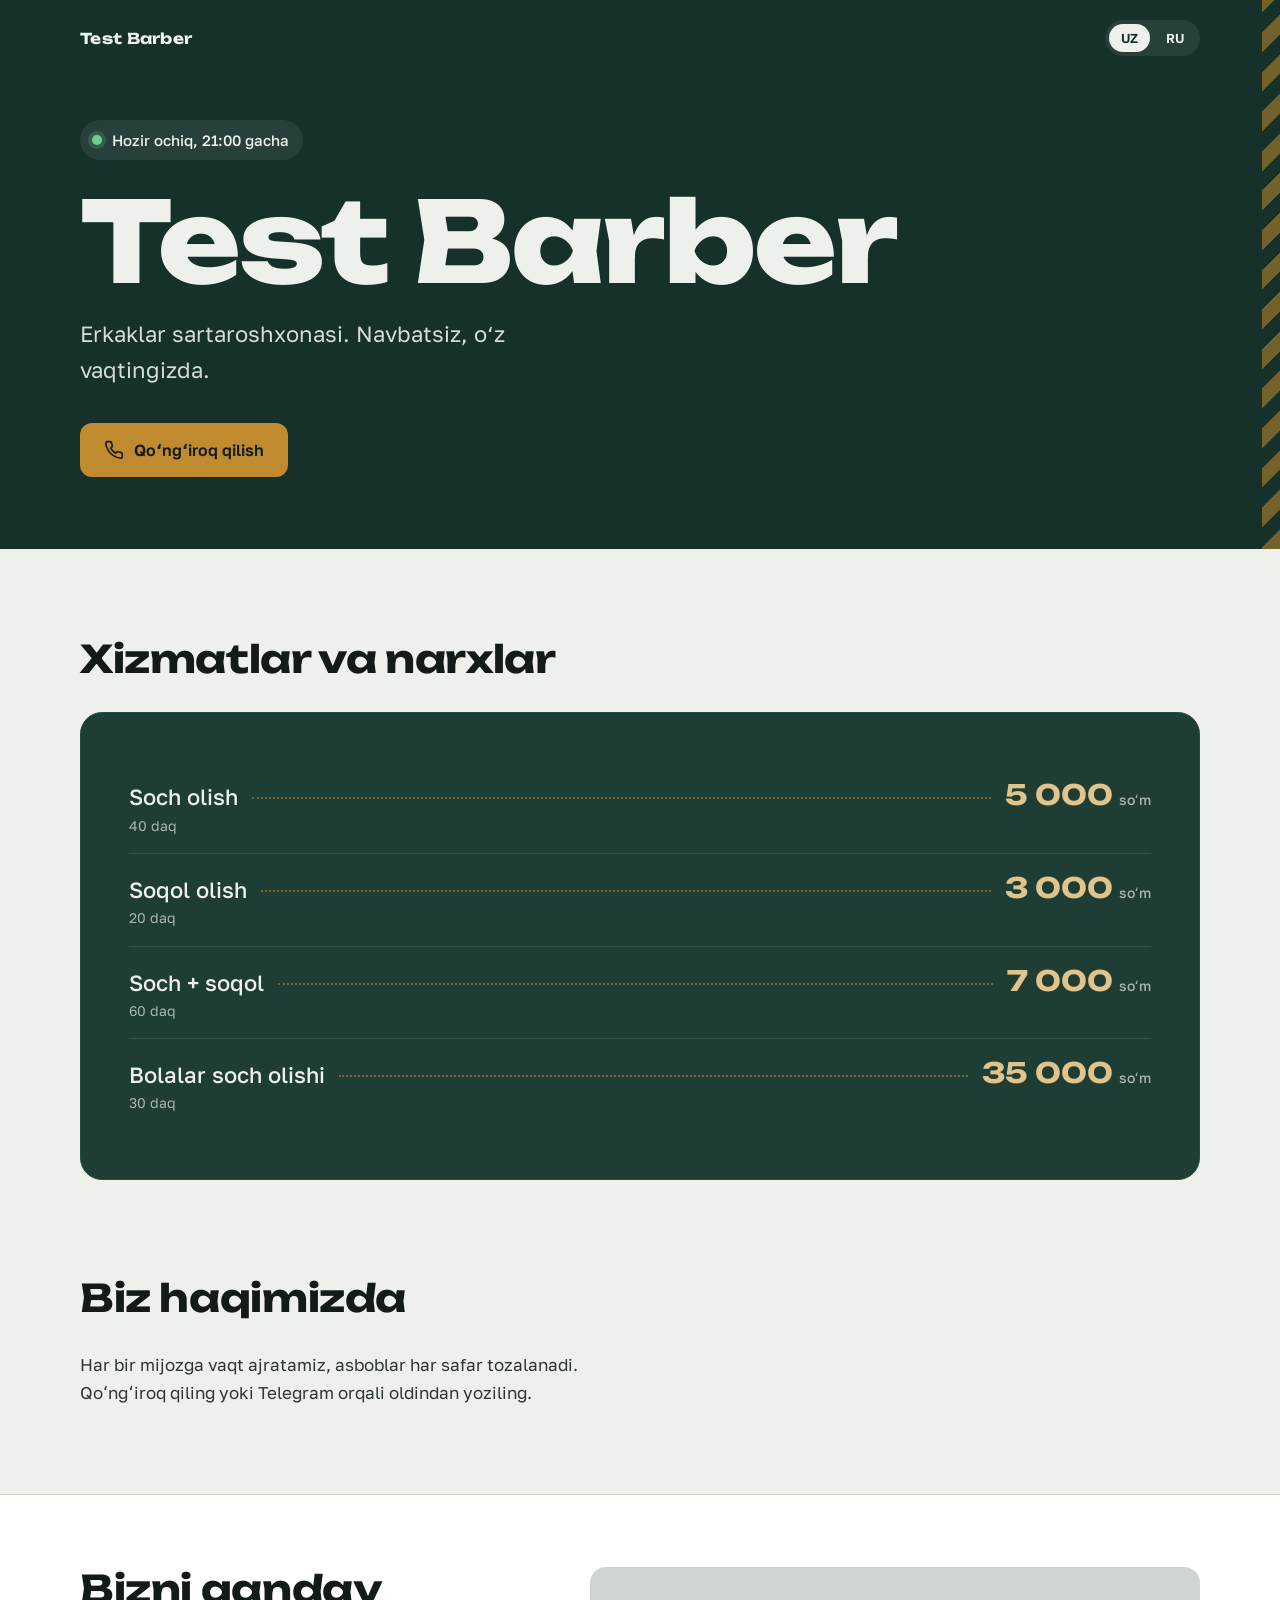
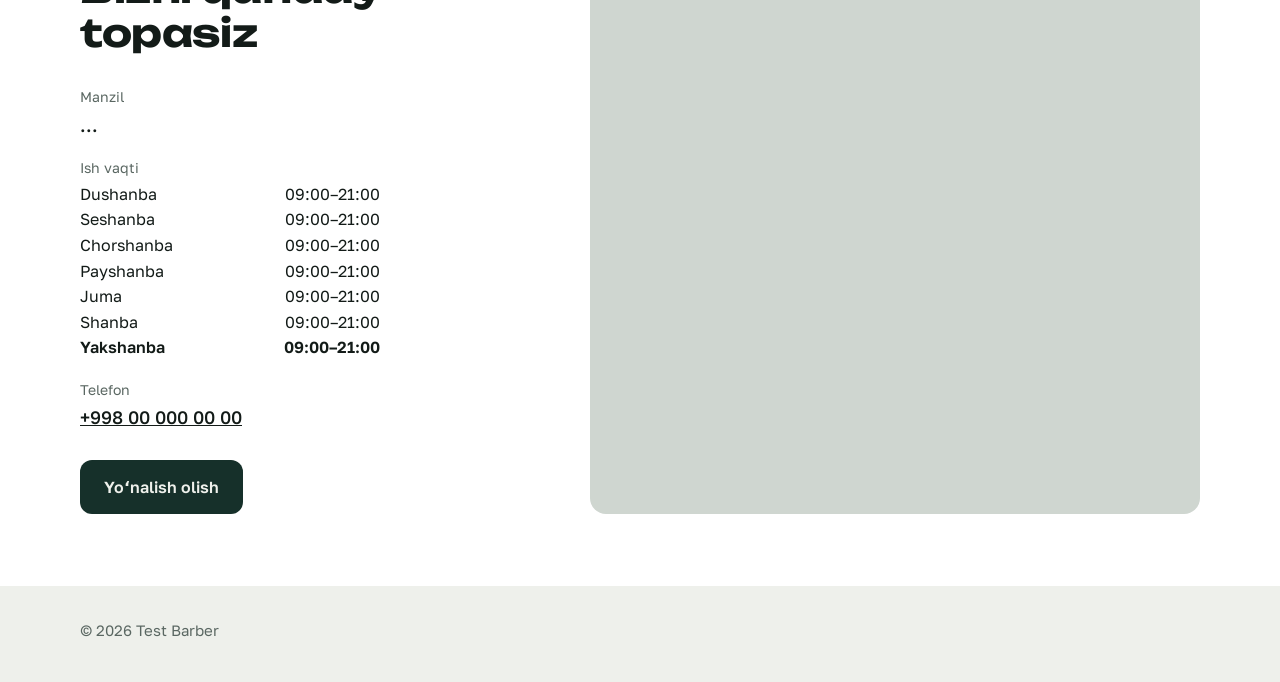
==== test-barber/index.html @ c7c3f548 "Publish test-barber" ====
<!DOCTYPE html>
<html lang="uz">
<head>
<meta charset="utf-8">
<meta name="viewport" content="width=device-width, initial-scale=1">
<title>Test Barber</title>
<meta name="description" content="Erkaklar sartaroshxonasi. Navbatsiz, oʻz vaqtingizda.">
<link rel="preconnect" href="https://fonts.googleapis.com">
<link rel="preconnect" href="https://fonts.gstatic.com" crossorigin>
<link href="https://fonts.googleapis.com/css2?family=Golos+Text:wght@400;500;600&family=Unbounded:wght@500;700;800&display=swap" rel="stylesheet">
<style>
  :root {
    --green: #16302a;      /* bottle-green leather of an old barber chair */
    --green-2: #1e3d35;
    --brass: #c08a2e;      /* chair fittings, scissors */
    --brass-soft: #e2c48a;
    --chalk: #eef0eb;
    --ink: #131b18;
    --muted: #5a6762;
    --line: #cfd6d0;
    --closed: #8a3a33;
    --display: "Unbounded", "Arial Black", system-ui, sans-serif;
    --body: "Golos Text", "Segoe UI", system-ui, sans-serif;
  }
  * { box-sizing: border-box; }
  html { scroll-behavior: smooth; }
  @media (prefers-reduced-motion: reduce) { html { scroll-behavior: auto; } }
  body { margin: 0; background: var(--chalk); color: var(--ink); font: 17px/1.6 var(--body); }
  a { color: inherit; }
  :focus-visible { outline: 3px solid var(--brass); outline-offset: 3px; border-radius: 4px; }
  .wrap { width: min(1120px, 100% - 40px); margin-inline: auto; }

  /* top bar */
  .bar { position: absolute; inset: 0 0 auto 0; z-index: 2; }
  .bar .wrap { display: flex; justify-content: space-between; align-items: center; padding-block: 20px; }
  .mark { font: 700 15px/1 var(--display); color: var(--chalk); text-decoration: none; letter-spacing: .02em; }
  .langs { display: flex; gap: 4px; background: rgba(255,255,255,.08); padding: 4px; border-radius: 999px; }
  .langs button { border: 0; background: none; color: var(--chalk); font: 600 13px var(--body); padding: 6px 12px;
                  border-radius: 999px; cursor: pointer; }
  .langs button[aria-pressed="true"] { background: var(--chalk); color: var(--green); }

  /* hero */
  .hero { background: var(--green); color: var(--chalk); padding: 120px 0 72px; position: relative; overflow: hidden; }
  .hero::after { /* the barber-pole stripe, quietly, down the right edge */
    content: ""; position: absolute; top: 0; right: 0; width: 18px; height: 100%;
    background: repeating-linear-gradient(-45deg, var(--brass) 0 14px, transparent 14px 28px); opacity: .55; }
  .status { display: inline-flex; align-items: center; gap: 10px; font-weight: 500; font-size: 15px;
            padding: 8px 14px 8px 12px; border-radius: 999px; background: rgba(255,255,255,.08); }
  .status i { width: 10px; height: 10px; border-radius: 50%; background: #6fcf8e; box-shadow: 0 0 0 4px rgba(111,207,142,.2); }
  .status.closed i { background: #e0877d; box-shadow: 0 0 0 4px rgba(224,135,125,.2); }
  .hero h1 { font: 800 clamp(44px, 9vw, 112px)/.95 var(--display); margin: 28px 0 22px; letter-spacing: -.02em;
             max-width: 12ch; overflow-wrap: anywhere; }
  .hero p.tag { font-size: clamp(18px, 2.2vw, 22px); max-width: 34ch; margin: 0 0 36px; color: #d6ddd8; }
  .actions { display: flex; flex-wrap: wrap; gap: 12px; }
  .btn { display: inline-flex; align-items: center; gap: 10px; text-decoration: none; font: 600 16px var(--body);
         padding: 15px 22px; border-radius: 12px; border: 2px solid transparent; }
  .btn svg { width: 20px; height: 20px; flex: none; }
  .btn.main { background: var(--brass); color: var(--ink); }
  .btn.main:hover { background: var(--brass-soft); }
  .btn.ghost { border-color: rgba(238,240,235,.35); color: var(--chalk); }
  .btn.ghost:hover { border-color: var(--chalk); }

  /* the price board: the one bold thing on the page */
  .board-sec { padding: 88px 0 72px; }
  h2 { font: 700 clamp(26px, 3.4vw, 38px)/1.15 var(--display); margin: 0 0 32px; letter-spacing: -.01em; }
  .board { background: var(--green-2); color: var(--chalk); border-radius: 22px; padding: clamp(24px, 4vw, 48px);
           border: 1px solid #2b4c43; }
  .row { display: grid; grid-template-columns: auto 1fr auto; align-items: baseline; gap: 14px; padding: 16px 0;
         border-bottom: 1px solid rgba(238,240,235,.1); }
  .row:last-child { border-bottom: 0; }
  .row .name { font-size: clamp(18px, 2.2vw, 22px); font-weight: 500; }
  .row .name small { display: block; font-size: 14px; color: #a9b6b0; font-weight: 400; }
  .row .dots { border-bottom: 2px dotted rgba(192,138,46,.55); transform: translateY(-6px); }
  .row .price { font: 700 clamp(20px, 2.6vw, 28px) var(--display); color: var(--brass-soft); white-space: nowrap; }
  .row .price span { font: 500 14px var(--body); color: #a9b6b0; margin-left: 6px; }

  /* about + masters */
  .about { padding: 24px 0 72px; display: grid; grid-template-columns: 1.2fr 1fr; gap: 56px; align-items: start; }
  .about p { margin: 0 0 16px; max-width: 60ch; color: #2c3632; }
  .masters { display: grid; gap: 12px; }
  .master { display: flex; align-items: center; gap: 16px; padding: 16px; background: #fff; border: 1px solid var(--line);
            border-radius: 14px; }
  .initial { width: 52px; height: 52px; flex: none; border-radius: 50%; display: grid; place-items: center;
             background: var(--green); color: var(--brass-soft); font: 700 20px var(--display); }
  .master b { display: block; font-weight: 600; }
  .master span { color: var(--muted); font-size: 15px; }

  /* reviews: shown only when the business gave real ones */
  .reviews { padding: 0 0 72px; }
  .quotes { display: grid; grid-template-columns: repeat(auto-fit, minmax(260px, 1fr)); gap: 16px; }
  blockquote { margin: 0; padding: 22px; background: #fff; border-left: 4px solid var(--brass); border-radius: 4px 14px 14px 4px; }
  blockquote p { margin: 0 0 10px; }
  blockquote cite { font-style: normal; color: var(--muted); font-size: 15px; }

  /* location */
  .where { background: #fff; border-top: 1px solid var(--line); padding: 72px 0; }
  .where-grid { display: grid; grid-template-columns: 1fr 1.3fr; gap: 40px; align-items: stretch; }
  dl { margin: 0 0 28px; display: grid; gap: 18px; }
  dt { font-size: 14px; color: var(--muted); }
  dd { margin: 2px 0 0; font-size: 18px; font-weight: 500; }
  .hours div { display: flex; justify-content: space-between; max-width: 300px; font-weight: 400; font-size: 16px; }
  .hours .today { font-weight: 600; }
  .map { border: 0; width: 100%; min-height: 340px; border-radius: 16px; background: var(--line); }
  .btn.dark { background: var(--green); color: var(--chalk); }
  .btn.dark:hover { background: var(--green-2); }

  footer { padding: 32px 0 110px; color: var(--muted); font-size: 15px; }
  footer .wrap { display: flex; flex-wrap: wrap; justify-content: space-between; gap: 12px; }
  footer a { color: var(--ink); }

  /* phone: call / Telegram always under the thumb */
  .dock { position: fixed; inset: auto 12px 12px 12px; z-index: 5; display: none; gap: 8px; }
  .dock .btn { flex: 1; justify-content: center; padding: 14px; box-shadow: 0 8px 24px rgba(19,27,24,.25); }

  @media (max-width: 860px) {
    .about, .where-grid { grid-template-columns: 1fr; gap: 32px; }
    .hero { padding-top: 104px; }
    .dock { display: flex; }
    .hero .actions { display: none; }
  }
  @media (min-width: 861px) { footer { padding-bottom: 40px; } }
  [hidden] { display: none !important; }
</style>
</head>
<body>

<header class="bar">
  <div class="wrap">
    <a class="mark" href="#top" data-k="name"></a>
    <div class="langs" role="group" aria-label="Til / Язык">
      <button type="button" data-lang="uz">UZ</button>
      <button type="button" data-lang="ru">RU</button>
    </div>
  </div>
</header>

<main id="top">
  <section class="hero">
    <div class="wrap">
      <div class="status" id="status" role="status"><i></i><span></span></div>
      <h1 data-k="name"></h1>
      <p class="tag" data-t="tagline"></p>
      <div class="actions">
        <a class="btn main" data-href="tel"><svg viewBox="0 0 24 24" fill="none" stroke="currentColor" stroke-width="2"><path d="M22 16.9v3a2 2 0 0 1-2.2 2 19.8 19.8 0 0 1-8.6-3.1 19.5 19.5 0 0 1-6-6A19.8 19.8 0 0 1 2.1 4.2 2 2 0 0 1 4.1 2h3a2 2 0 0 1 2 1.7c.1.9.4 1.8.7 2.7a2 2 0 0 1-.5 2.1L8 9.8a16 16 0 0 0 6 6l1.3-1.3a2 2 0 0 1 2.1-.4c.9.3 1.8.6 2.7.7a2 2 0 0 1 1.7 2z"/></svg><span data-ui="call"></span></a>
        <a class="btn ghost" data-href="telegram" target="_blank" rel="noopener"><svg viewBox="0 0 24 24" fill="currentColor"><path d="M21.9 4.3 18.7 19.4c-.2 1-.9 1.3-1.7.8l-4.8-3.5-2.3 2.2c-.3.3-.5.5-1 .5l.3-4.9 8.9-8c.4-.3-.1-.5-.6-.2L6.5 13.2 1.8 11.7c-1-.3-1-1 .2-1.5l18.5-7.1c.9-.3 1.6.2 1.4 1.2z"/></svg><span data-ui="book"></span></a>
      </div>
    </div>
  </section>

  <section class="board-sec" aria-labelledby="h-services">
    <div class="wrap">
      <h2 id="h-services" data-ui="services"></h2>
      <div class="board" id="board"></div>
    </div>
  </section>

  <section class="wrap about" aria-labelledby="h-about">
    <div>
      <h2 id="h-about" data-ui="about"></h2>
      <div id="about"></div>
    </div>
    <div id="masters-box">
      <h2 data-ui="masters"></h2>
      <div class="masters" id="masters"></div>
    </div>
  </section>

  <section class="wrap reviews" id="reviews-box" aria-labelledby="h-reviews" hidden>
    <h2 id="h-reviews" data-ui="reviews"></h2>
    <div class="quotes" id="reviews"></div>
  </section>

  <section class="where" aria-labelledby="h-where">
    <div class="wrap where-grid">
      <div>
        <h2 id="h-where" data-ui="where"></h2>
        <dl>
          <div><dt data-ui="address"></dt><dd data-t="address"></dd></div>
          <div id="landmark-box"><dt data-ui="landmark"></dt><dd data-t="landmark"></dd></div>
          <div><dt data-ui="hours"></dt><dd class="hours" id="hours"></dd></div>
          <div><dt data-ui="phone"></dt><dd><a data-href="tel" data-k="phone"></a></dd></div>
        </dl>
        <a class="btn dark" id="route" target="_blank" rel="noopener"><span data-ui="route"></span></a>
      </div>
      <iframe class="map" id="map" loading="lazy" referrerpolicy="no-referrer-when-downgrade" title="Map"></iframe>
    </div>
  </section>
</main>

<footer>
  <div class="wrap">
    <span>© <span id="year"></span> <span data-k="name"></span></span>
    <span id="social"></span>
  </div>
</footer>

<div class="dock">
  <a class="btn main" data-href="tel"><span data-ui="call_short"></span></a>
  <a class="btn dark" data-href="telegram" target="_blank" rel="noopener">Telegram</a>
</div>

<!-- Jarvis fills this block; everything above stays as designed. -->
<script type="application/json" id="site-data">
{
  "template": "barber",
  "name": "Test Barber",
  "lang": "uz",
  "tagline": {
    "uz": "Erkaklar sartaroshxonasi. Navbatsiz, oʻz vaqtingizda.",
    "ru": "Мужская парикмахерская. Без очереди, в удобное время."
  },
  "about": {
    "uz": "Har bir mijozga vaqt ajratamiz, asboblar har safar tozalanadi. Qoʻngʻiroq qiling yoki Telegram orqali oldindan yoziling.",
    "ru": "Уделяем время каждому клиенту, инструменты дезинфицируются после каждого визита. Позвоните или запишитесь заранее в Telegram."
  },
  "phone": "+998 00 000 00 00",
  "telegram": "",
  "instagram": "",
  "address": {
    "uz": "...",
    "ru": ""
  },
  "landmark": {
    "uz": "",
    "ru": ""
  },
  "map": "",
  "open": "09:00",
  "close": "21:00",
  "days_off": [],
  "services": [
    {
      "name": {
        "uz": "Soch olish",
        "ru": "Стрижка"
      },
      "price": 5000,
      "minutes": 40
    },
    {
      "name": {
        "uz": "Soqol olish",
        "ru": "Оформление бороды"
      },
      "price": 3000,
      "minutes": 20
    },
    {
      "name": {
        "uz": "Soch + soqol",
        "ru": "Стрижка + борода"
      },
      "price": 7000,
      "minutes": 60
    },
    {
      "name": {
        "uz": "Bolalar soch olishi",
        "ru": "Детская стрижка"
      },
      "price": 35000,
      "minutes": 30
    }
  ],
  "masters": [],
  "reviews": []
}
</script>

<script>
(() => {
  const D = JSON.parse(document.getElementById("site-data").textContent);
  const UI = {
    uz: { call: "Qoʻngʻiroq qilish", call_short: "Qoʻngʻiroq", book: "Telegram orqali yozilish",
          services: "Xizmatlar va narxlar", about: "Biz haqimizda", masters: "Ustalar", reviews: "Mijozlar fikri",
          where: "Bizni qanday topasiz", address: "Manzil", landmark: "Moʻljal", hours: "Ish vaqti", phone: "Telefon",
          route: "Yoʻnalish olish", minutes: "daq", currency: "soʻm",
          open_now: (c) => `Hozir ochiq, ${c} gacha`, closed_now: (o) => `Hozir yopiq. ${o} da ochiladi`,
          day_off: "Bugun dam olish kuni", off: "dam olish",
          years: (n) => `${n} yillik tajriba`,
          days: ["Yakshanba", "Dushanba", "Seshanba", "Chorshanba", "Payshanba", "Juma", "Shanba"] },
    ru: { call: "Позвонить", call_short: "Позвонить", book: "Записаться в Telegram",
          services: "Услуги и цены", about: "О нас", masters: "Мастера", reviews: "Отзывы клиентов",
          where: "Как нас найти", address: "Адрес", landmark: "Ориентир", hours: "Режим работы", phone: "Телефон",
          route: "Построить маршрут", minutes: "мин", currency: "сум",
          open_now: (c) => `Сейчас открыто, до ${c}`, closed_now: (o) => `Сейчас закрыто. Откроемся в ${o}`,
          day_off: "Сегодня выходной", off: "выходной",
          years: (n) => `Опыт ${n} ${n % 10 === 1 && n % 100 !== 11 ? "год" : [2,3,4].includes(n % 10) && ![12,13,14].includes(n % 100) ? "года" : "лет"}`,
          days: ["Воскресенье", "Понедельник", "Вторник", "Среда", "Четверг", "Пятница", "Суббота"] }
  };
  const tr = (v, lang) => (v && typeof v === "object") ? (v[lang] || v.uz || v.ru || "") : (v || "");
  const money = (n) => Number(n).toLocaleString("ru-RU").replace(/ /g, " ");
  const el = (tag, cls, text) => { const e = document.createElement(tag); if (cls) e.className = cls; if (text != null) e.textContent = text; return e; };

  function tashkentNow() {
    const parts = new Intl.DateTimeFormat("en-GB", { timeZone: "Asia/Tashkent", weekday: "short", hour: "2-digit", minute: "2-digit", hour12: false })
      .formatToParts(new Date());
    const get = (t) => parts.find((p) => p.type === t).value;
    const day = ["Sun", "Mon", "Tue", "Wed", "Thu", "Fri", "Sat"].indexOf(get("weekday"));
    return { day, minutes: (+get("hour") % 24) * 60 + +get("minute") };
  }
  const toMin = (s) => { const [h, m] = String(s).split(":").map(Number); return h * 60 + (m || 0); };

  function render(lang) {
    const L = UI[lang];
    document.documentElement.lang = lang;
    document.title = `${D.name} | ${L.services}`;
    document.querySelectorAll("[data-k]").forEach((e) => { e.textContent = D[e.dataset.k] || ""; });
    document.querySelectorAll("[data-t]").forEach((e) => { e.textContent = tr(D[e.dataset.t], lang); });
    document.querySelectorAll("[data-ui]").forEach((e) => { e.textContent = L[e.dataset.ui]; });
    document.querySelectorAll(".langs button").forEach((b) => b.setAttribute("aria-pressed", String(b.dataset.lang === lang)));

    const tel = "tel:" + String(D.phone || "").replace(/[^\d+]/g, "");
    const tg = D.telegram ? "https://t.me/" + D.telegram.replace(/^@/, "") : tel;
    document.querySelectorAll('[data-href="tel"]').forEach((a) => a.href = tel);
    document.querySelectorAll('[data-href="telegram"]').forEach((a) => { a.href = tg; a.hidden = !D.telegram; });

    const board = document.getElementById("board");
    board.replaceChildren(...(D.services || []).map((s) => {
      const row = el("div", "row");
      const name = el("div", "name", tr(s.name, lang));
      if (s.minutes) name.append(el("small", null, `${s.minutes} ${L.minutes}`));
      const price = el("div", "price", money(s.price));
      price.append(el("span", null, L.currency));
      row.append(name, el("div", "dots"), price);
      return row;
    }));

    document.getElementById("about").replaceChildren(
      ...tr(D.about, lang).split(/\n+/).filter(Boolean).map((p) => el("p", null, p)));
    const masters = D.masters || [];
    document.getElementById("masters-box").hidden = !masters.length;
    document.getElementById("masters").replaceChildren(...masters.map((m) => {
      const box = el("div", "master");
      const who = el("div");
      who.append(el("b", null, m.name));
      if (m.years) who.append(el("span", null, L.years(m.years)));
      box.append(el("div", "initial", (m.name || "?").trim()[0].toUpperCase()), who);
      return box;
    }));

    const reviews = (D.reviews || []).filter((r) => tr(r.text, lang));
    document.getElementById("reviews-box").hidden = !reviews.length;
    document.getElementById("reviews").replaceChildren(...reviews.map((r) => {
      const q = el("blockquote");
      q.append(el("p", null, tr(r.text, lang)), el("cite", null, r.name || ""));
      return q;
    }));

    document.getElementById("landmark-box").hidden = !tr(D.landmark, lang);
    const now = tashkentNow();
    const off = new Set(D.days_off || []);
    document.getElementById("hours").replaceChildren(...[1, 2, 3, 4, 5, 6, 0].map((d) => {
      const line = el("div", d === now.day ? "today" : null);
      line.append(el("span", null, L.days[d]), el("span", null, off.has(d) ? L.off : `${D.open}–${D.close}`));
      return line;
    }));

    const status = document.getElementById("status");
    const isOpen = !off.has(now.day) && now.minutes >= toMin(D.open) && now.minutes < toMin(D.close);
    status.classList.toggle("closed", !isOpen);
    status.querySelector("span").textContent =
      isOpen ? L.open_now(D.close) : off.has(now.day) ? L.day_off : L.closed_now(D.open);

    const q = encodeURIComponent(D.map || tr(D.address, "ru"));
    const map = document.getElementById("map");
    const src = `https://maps.google.com/maps?q=${q}&z=16&output=embed`;
    if (map.src !== src) map.src = src;
    document.getElementById("route").href = `https://www.google.com/maps/dir/?api=1&destination=${q}`;

    const social = document.getElementById("social");
    social.replaceChildren();
    if (D.instagram) {
      const a = el("a", null, "Instagram: @" + D.instagram.replace(/^@/, ""));
      a.href = "https://instagram.com/" + D.instagram.replace(/^@/, ""); a.target = "_blank"; a.rel = "noopener";
      social.append(a);
    }
    document.getElementById("year").textContent = new Date().getFullYear();
    try { localStorage.setItem("lang", lang); } catch (e) {}
  }

  let lang = D.lang || "uz";
  try { lang = localStorage.getItem("lang") || lang; } catch (e) {}
  if (!UI[lang]) lang = "uz";
  document.querySelectorAll(".langs button").forEach((b) => b.addEventListener("click", () => render(b.dataset.lang)));
  render(lang);
})();
</script>
</body>
</html>
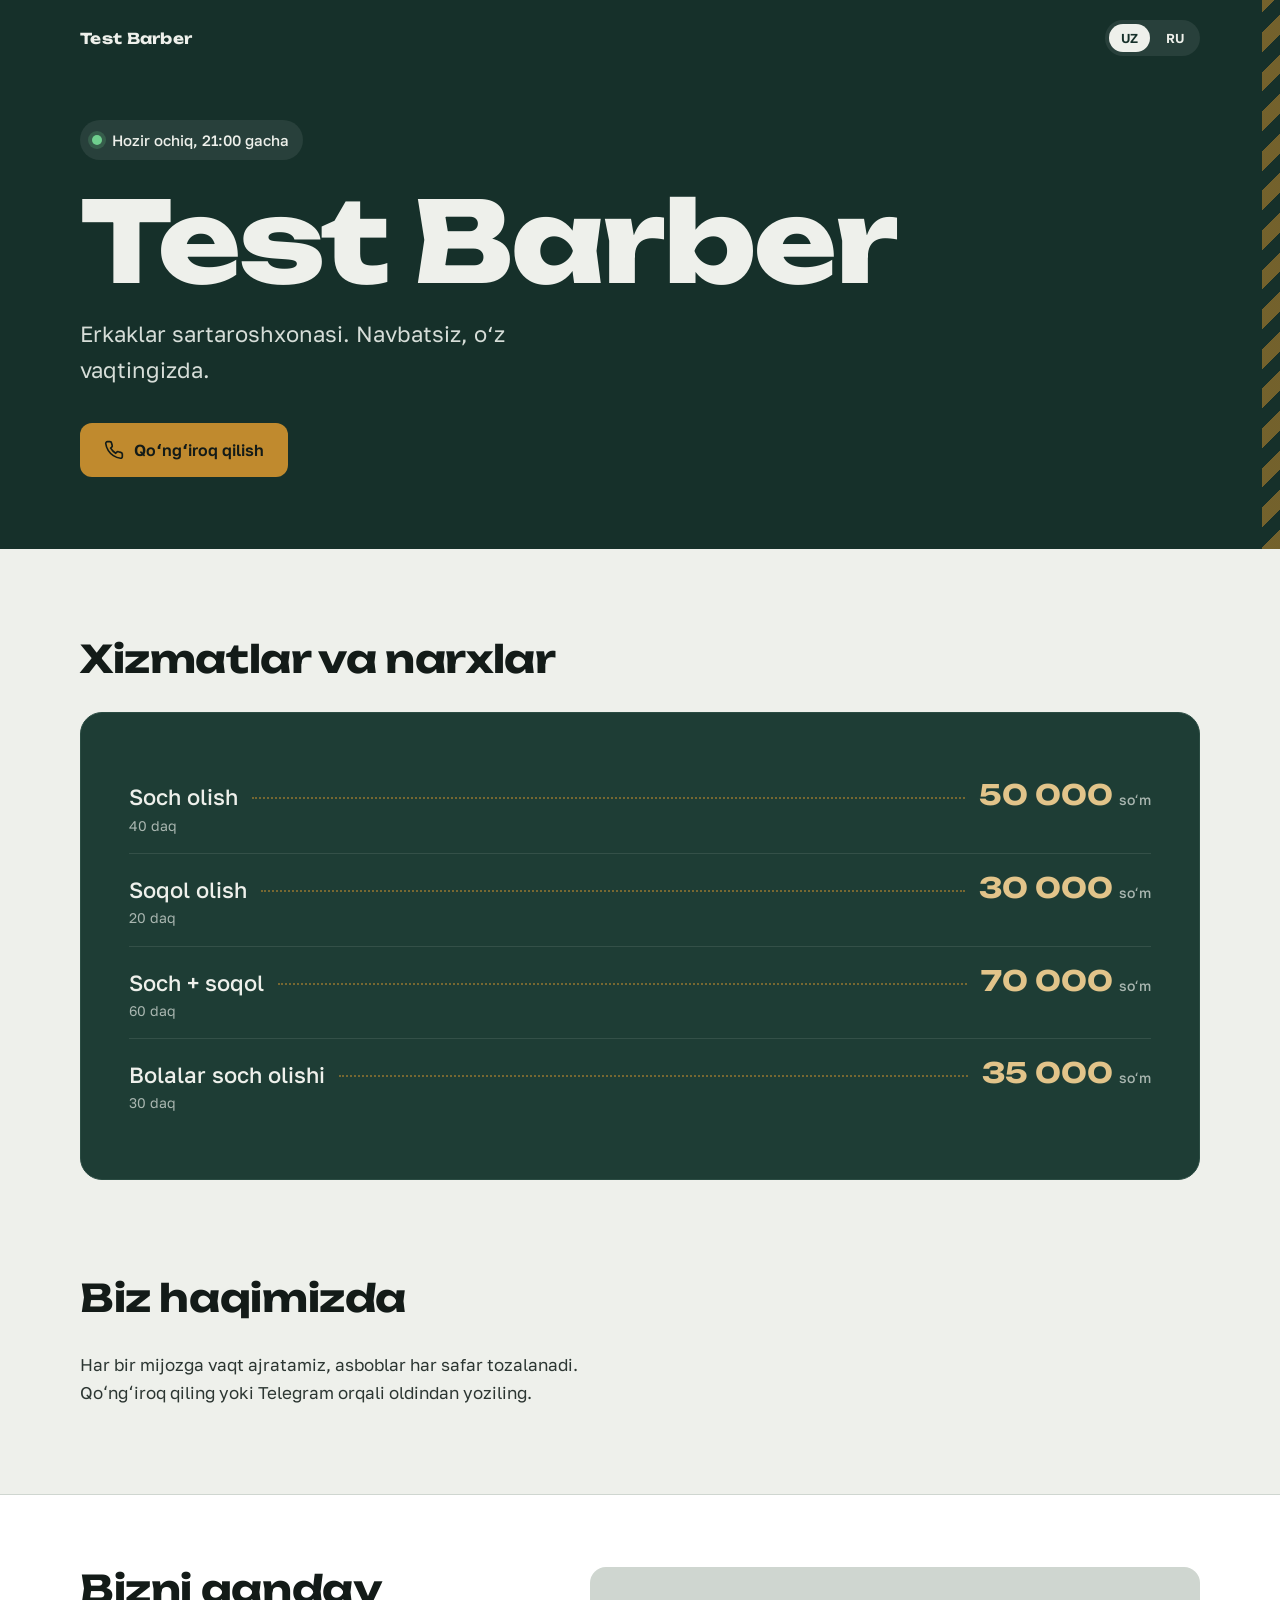
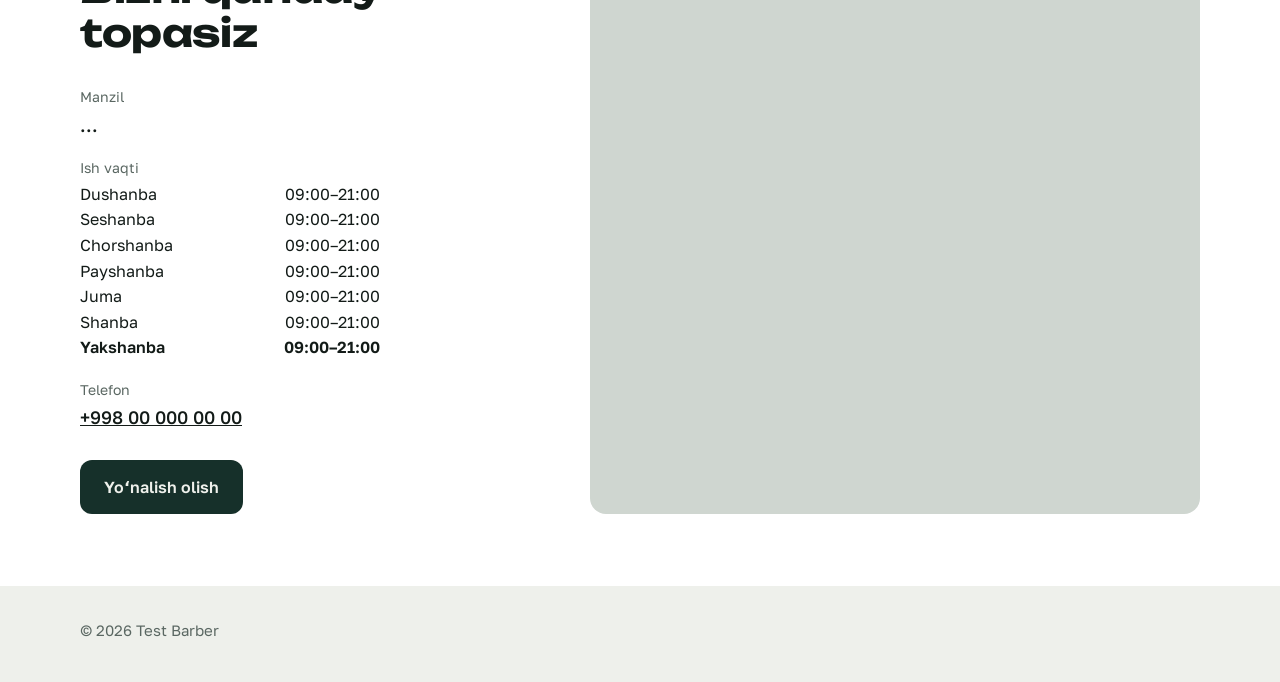
==== commit 1389eaaa: "Publish test-barber" ====
--- a/test-barber/index.html
+++ b/test-barber/index.html
@@ -234,7 +234,7 @@
         "uz": "Soch olish",
         "ru": "Стрижка"
       },
-      "price": 5000,
+      "price": 50000,
       "minutes": 40
     },
     {
@@ -242,7 +242,7 @@
         "uz": "Soqol olish",
         "ru": "Оформление бороды"
       },
-      "price": 3000,
+      "price": 30000,
       "minutes": 20
     },
     {
@@ -250,7 +250,7 @@
         "uz": "Soch + soqol",
         "ru": "Стрижка + борода"
       },
-      "price": 7000,
+      "price": 70000,
       "minutes": 60
     },
     {
